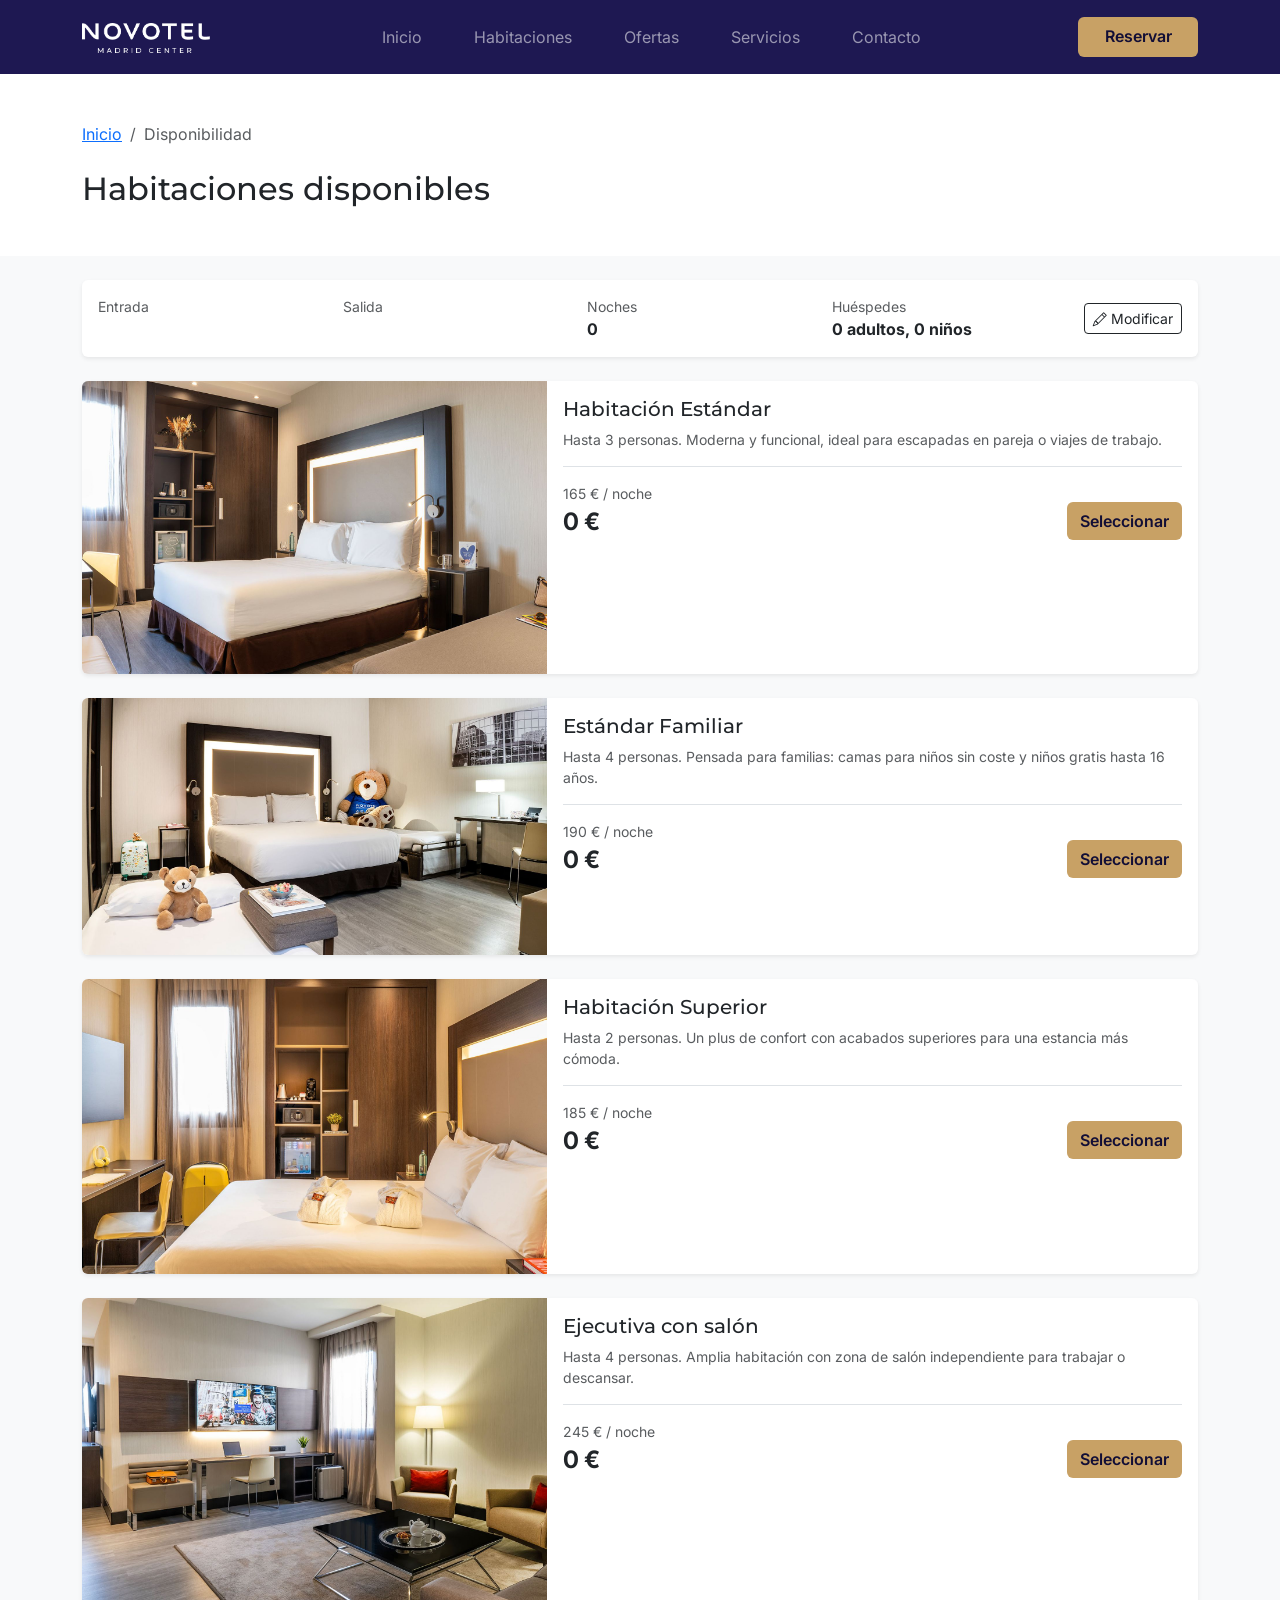
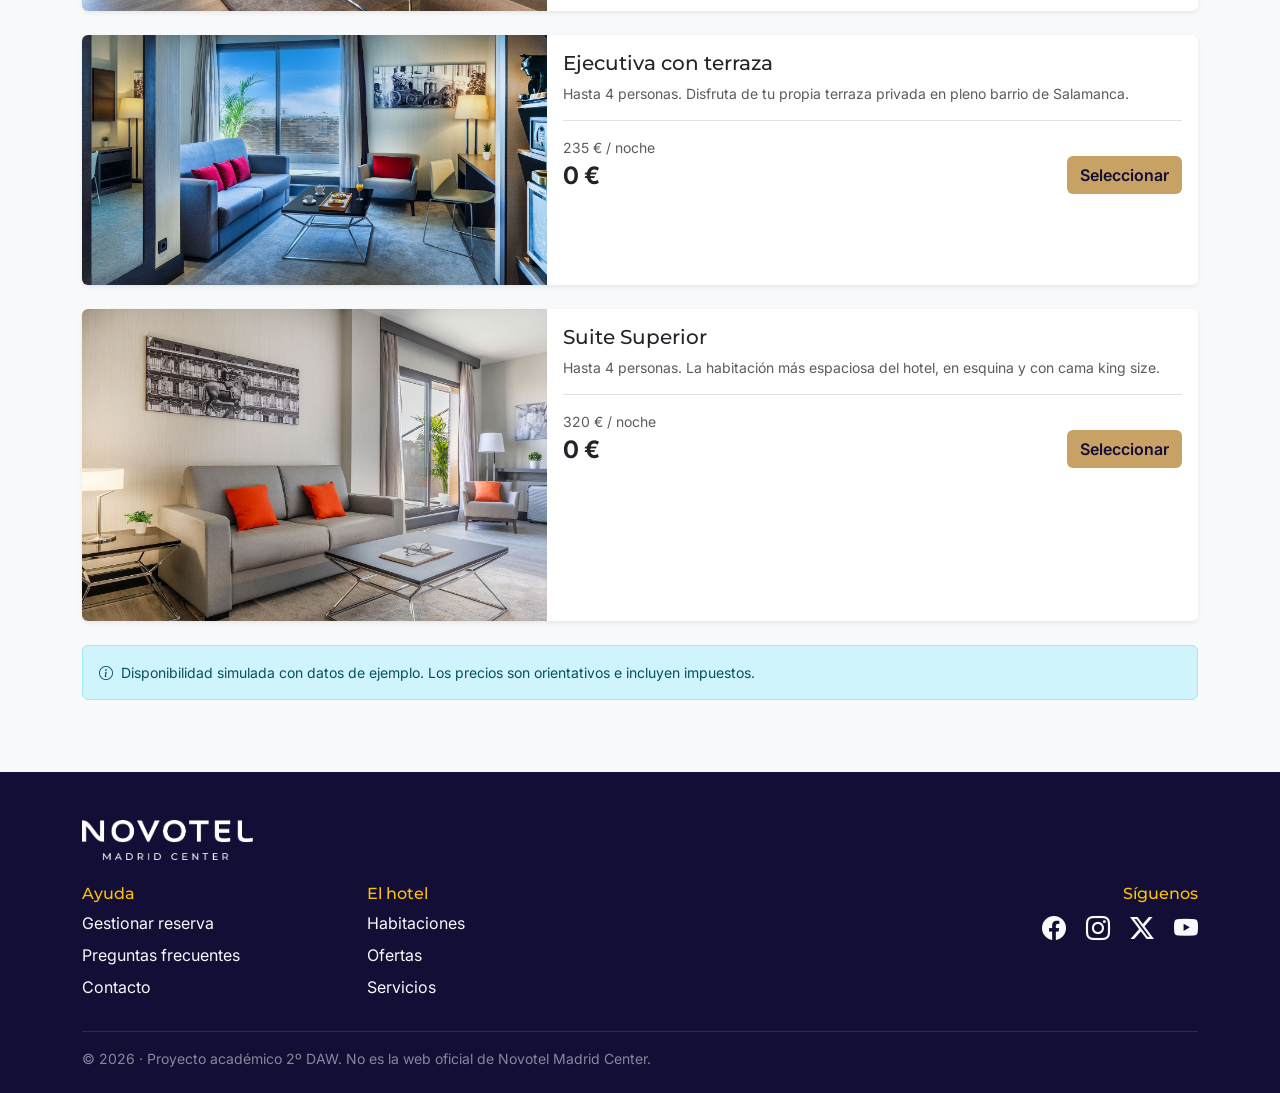
==== available-rooms.html @ 1bc8c363 "Add: Pagina NovotelMadrid" ====
<!DOCTYPE html>
<html lang="es">
<head>
  <meta charset="UTF-8">
  <meta name="viewport" content="width=device-width, initial-scale=1.0">
  <title>Disponibilidad | Novotel Madrid Center</title>
  <link rel="icon" href="img/favicon.png">
  <link href="https://fonts.googleapis.com/css2?family=Inter:wght@400;500;600&family=Montserrat:wght@500;600;700&display=swap" rel="stylesheet">
  <link href="https://cdn.jsdelivr.net/npm/bootstrap@5.3.8/dist/css/bootstrap.min.css" rel="stylesheet" integrity="sha384-sRIl4kxILFvY47J16cr9ZwB07vP4J8+LH7qKQnuqkuIAvNWLzeN8tE5YBujZqJLB" crossorigin="anonymous">
  <link href="https://cdn.jsdelivr.net/npm/bootstrap-icons@1.13.1/font/bootstrap-icons.min.css" rel="stylesheet">
  <link href="css/styles.css" rel="stylesheet">
</head>
<body class="bg-light">

  <nav class="navbar navbar-expand-lg navbar-dark bg-azul py-3 sticky-top">
    <div class="container">
      <a class="navbar-brand" href="index.html">
        <img src="img/logo-novotel-blanco.png" alt="Novotel Madrid Center" height="30">
      </a>
      <button class="navbar-toggler" type="button" data-bs-toggle="collapse" data-bs-target="#menu" aria-label="Abrir menú">
        <span class="navbar-toggler-icon"></span>
      </button>
      <div class="collapse navbar-collapse" id="menu">
        <ul class="navbar-nav mx-auto">
          <li class="nav-item"><a id="header-nav-link" class="nav-link" href="index.html">Inicio</a></li>
          <li class="nav-item"><a id="header-nav-link" class="nav-link" href="rooms.html">Habitaciones</a></li>
          <li class="nav-item"><a id="header-nav-link" class="nav-link" href="index.html#ofertas">Ofertas</a></li>
          <li class="nav-item"><a id="header-nav-link" class="nav-link" href="index.html#servicios">Servicios</a></li>
          <li class="nav-item"><a id="header-nav-link" class="nav-link" href="index.html#contacto">Contacto</a></li>
        </ul>
        <a id="reservar" href="index.html#buscador" class="btn btn-dorado">Reservar</a>
      </div>
    </div>
  </nav>

  <section class="bg-white py-5">
    <div class="container">
      <nav aria-label="breadcrumb">
        <ol class="breadcrumb small mb-4">
          <li class="breadcrumb-item"><a href="index.html">Inicio</a></li>
          <li class="breadcrumb-item active">Disponibilidad</li>
        </ol>
      </nav>
      <h1 class="h2 mb-0">Habitaciones disponibles</h1>
    </div>
  </section>

  <main class="container py-4">
    <div class="card border-0 shadow-sm p-3 mb-4">
      <div class="d-flex flex-wrap align-items-center justify-content-between gap-3">
        <div class="row row-cols-2 row-cols-md-4 g-2 flex-grow-1">
          <div class="col"><small class="text-muted d-block">Entrada</small><strong id="textoEntrada"></strong></div>
          <div class="col"><small class="text-muted d-block">Salida</small><strong id="textoSalida"></strong></div>
          <div class="col"><small class="text-muted d-block">Noches</small><strong id="textoNoches"></strong></div>
          <div class="col"><small class="text-muted d-block">Huéspedes</small><strong id="textoHuespedes"></strong></div>
        </div>
        <button class="btn btn-outline-dark btn-sm" type="button" data-bs-toggle="collapse" data-bs-target="#modificar">
          <i class="bi bi-pencil"></i> Modificar
        </button>
      </div>
      <div class="collapse" id="modificar">
        <hr>
        <form id="formBusqueda" action="available-rooms.html" method="get" class="row g-3 align-items-end" novalidate>
          <div class="col-6 col-lg-3">
            <label for="entrada" class="form-label small text-muted">Entrada</label>
            <input type="date" class="form-control" id="entrada" name="entrada" required>
          </div>
          <div class="col-6 col-lg-3">
            <label for="salida" class="form-label small text-muted">Salida</label>
            <input type="date" class="form-control" id="salida" name="salida" required>
            <div class="invalid-feedback">Tiene que ser después de la entrada.</div>
          </div>
          <div class="col-6 col-lg-2">
            <label for="adultos" class="form-label small text-muted">Adultos</label>
            <select class="form-select" id="adultos" name="adultos">
              <option>1</option>
              <option selected>2</option>
              <option>3</option>
              <option>4</option>
            </select>
          </div>
          <div class="col-6 col-lg-2">
            <label for="ninos" class="form-label small text-muted">Niños</label>
            <select class="form-select" id="ninos" name="ninos">
              <option selected>0</option>
              <option>1</option>
              <option>2</option>
            </select>
          </div>
          <div class="col-12 col-lg-2">
            <button type="submit" class="btn btn-dorado w-100">Buscar</button>
          </div>
        </form>

      </div>
    </div>

    <p class="small text-muted" id="numResultados"></p>

    <div class="row g-4">
      <div class="col-12 disponible" data-habitacion="estandar" data-personas="3" data-precio="165">
        <div class="card border-0 shadow-sm overflow-hidden">
          <div class="row g-0">
            <div class="col-md-5">
              <img src="img/habitacion-estandar.jpg" class="img-fluid w-100 h-100 foto" alt="Habitación Estándar">
            </div>
            <div class="col-md-7 card-body">
              <h2 class="h5 card-title">Habitación Estándar</h2>
              <p class="card-text small text-muted">Hasta 3 personas. Moderna y funcional, ideal para escapadas en pareja o viajes de trabajo.</p>
              <div class="d-flex justify-content-between align-items-end border-top pt-3">
                <div>
                  <small class="text-muted d-block">165 € / noche</small>
                  <span class="fs-4 fw-bold total"></span>
                </div>
                <a href="#" class="btn btn-dorado">Seleccionar</a>
              </div>
            </div>
          </div>
        </div>
      </div>
      <div class="col-12 disponible" data-habitacion="familiar" data-personas="4" data-precio="190">
        <div class="card border-0 shadow-sm overflow-hidden">
          <div class="row g-0">
            <div class="col-md-5">
              <img src="img/habitacion-familiar.jpg" class="img-fluid w-100 h-100 foto" alt="Estándar Familiar">
            </div>
            <div class="col-md-7 card-body">
              <h2 class="h5 card-title">Estándar Familiar</h2>
              <p class="card-text small text-muted">Hasta 4 personas. Pensada para familias: camas para niños sin coste y niños gratis hasta 16 años.</p>
              <div class="d-flex justify-content-between align-items-end border-top pt-3">
                <div>
                  <small class="text-muted d-block">190 € / noche</small>
                  <span class="fs-4 fw-bold total"></span>
                </div>
                <a href="#" class="btn btn-dorado">Seleccionar</a>
              </div>
            </div>
          </div>
        </div>
      </div>
      <div class="col-12 disponible" data-habitacion="superior" data-personas="2" data-precio="185">
        <div class="card border-0 shadow-sm overflow-hidden">
          <div class="row g-0">
            <div class="col-md-5">
              <img src="img/habitacion-superior.jpg" class="img-fluid w-100 h-100 foto" alt="Habitación Superior">
            </div>
            <div class="col-md-7 card-body">
              <h2 class="h5 card-title">Habitación Superior</h2>
              <p class="card-text small text-muted">Hasta 2 personas. Un plus de confort con acabados superiores para una estancia más cómoda.</p>
              <div class="d-flex justify-content-between align-items-end border-top pt-3">
                <div>
                  <small class="text-muted d-block">185 € / noche</small>
                  <span class="fs-4 fw-bold total"></span>
                </div>
                <a href="#" class="btn btn-dorado">Seleccionar</a>
              </div>
            </div>
          </div>
        </div>
      </div>
      <div class="col-12 disponible" data-habitacion="ejecutiva-salon" data-personas="4" data-precio="245">
        <div class="card border-0 shadow-sm overflow-hidden">
          <div class="row g-0">
            <div class="col-md-5">
              <img src="img/ejecutiva-salon.jpg" class="img-fluid w-100 h-100 foto" alt="Ejecutiva con salón">
            </div>
            <div class="col-md-7 card-body">
              <h2 class="h5 card-title">Ejecutiva con salón</h2>
              <p class="card-text small text-muted">Hasta 4 personas. Amplia habitación con zona de salón independiente para trabajar o descansar.</p>
              <div class="d-flex justify-content-between align-items-end border-top pt-3">
                <div>
                  <small class="text-muted d-block">245 € / noche</small>
                  <span class="fs-4 fw-bold total"></span>
                </div>
                <a href="#" class="btn btn-dorado">Seleccionar</a>
              </div>
            </div>
          </div>
        </div>
      </div>
      <div class="col-12 disponible" data-habitacion="ejecutiva-terraza" data-personas="4" data-precio="235">
        <div class="card border-0 shadow-sm overflow-hidden">
          <div class="row g-0">
            <div class="col-md-5">
              <img src="img/ejecutiva-terraza.jpg" class="img-fluid w-100 h-100 foto" alt="Ejecutiva con terraza">
            </div>
            <div class="col-md-7 card-body">
              <h2 class="h5 card-title">Ejecutiva con terraza</h2>
              <p class="card-text small text-muted">Hasta 4 personas. Disfruta de tu propia terraza privada en pleno barrio de Salamanca.</p>
              <div class="d-flex justify-content-between align-items-end border-top pt-3">
                <div>
                  <small class="text-muted d-block">235 € / noche</small>
                  <span class="fs-4 fw-bold total"></span>
                </div>
                <a href="#" class="btn btn-dorado">Seleccionar</a>
              </div>
            </div>
          </div>
        </div>
      </div>
      <div class="col-12 disponible" data-habitacion="suite" data-personas="4" data-precio="320">
        <div class="card border-0 shadow-sm overflow-hidden">
          <div class="row g-0">
            <div class="col-md-5">
              <img src="img/suite-superior.jpg" class="img-fluid w-100 h-100 foto" alt="Suite Superior">
            </div>
            <div class="col-md-7 card-body">
              <h2 class="h5 card-title">Suite Superior</h2>
              <p class="card-text small text-muted">Hasta 4 personas. La habitación más espaciosa del hotel, en esquina y con cama king size.</p>
              <div class="d-flex justify-content-between align-items-end border-top pt-3">
                <div>
                  <small class="text-muted d-block">320 € / noche</small>
                  <span class="fs-4 fw-bold total"></span>
                </div>
                <a href="#" class="btn btn-dorado">Seleccionar</a>
              </div>
            </div>
          </div>
        </div>
      </div>
    </div>

    <div class="alert alert-info small mt-4 mb-5">
      <i class="bi bi-info-circle me-1"></i> Disponibilidad simulada con datos de ejemplo. Los precios son orientativos e incluyen impuestos.
    </div>
  </main>

  <footer class="bg-azul-oscuro text-white-50 pt-5 pb-4">
    <div class="container">
      <img src="img/logo-novotel-blanco.png" alt="Novotel Madrid Center" height="40" class="mb-4">
      <div class="row g-4">
        <div class="col-6 col-md-3">
          <h2 class="h6 text-warning">Ayuda</h2>
          <ul class="list-unstyled">
            <li id="footer-link" class="mb-2"><a href="index.html#buscador" class="link-light text-decoration-none">Gestionar reserva</a></li>
            <li id="footer-link" class="mb-2"><a href="index.html#contacto" class="link-light text-decoration-none">Preguntas frecuentes</a></li>
            <li id="footer-link" class="mb-2"><a href="index.html#contacto" class="link-light text-decoration-none">Contacto</a></li>
          </ul>
        </div>
        <div class="col-6 col-md-3">
          <h2 class="h6 text-warning">El hotel</h2>
          <ul class="list-unstyled">
            <li id="footer-link" class="mb-2"><a href="rooms.html" class="link-light text-decoration-none">Habitaciones</a></li>
            <li id="footer-link" class="mb-2"><a href="index.html#ofertas" class="link-light text-decoration-none">Ofertas</a></li>
            <li id="footer-link" class="mb-2"><a href="index.html#servicios" class="link-light text-decoration-none">Servicios</a></li>
          </ul>
        </div>
        <div class="col-md-6 text-md-end">
          <h2 class="h6 text-warning">Síguenos</h2>
          <a id="rrss" href="https://www.facebook.com/NovotelMCenter/" target="_blank" class="link-light fs-4 me-3" aria-label="Facebook"><i class="bi bi-facebook"></i></a>
          <a id="rrss" href="https://www.instagram.com/novotelmcenter/" target="_blank" class="link-light fs-4 me-3" aria-label="Instagram"><i class="bi bi-instagram"></i></a>
          <a id="rrss" href="https://x.com/novotelmcenter?lang=es" target="_blank" class="link-light fs-4 me-3" aria-label="X"><i class="bi bi-twitter-x"></i></a>
          <a id="rrss" href="https://www.youtube.com/channel/UCDqbWLSPRt5mQQGbAMGRGoQ" target="_blank" class="link-light fs-4" aria-label="YouTube"><i class="bi bi-youtube"></i></a>
        </div>
      </div>
      <hr>
      <p class="small mb-0">© 2026 · Proyecto académico 2º DAW. No es la web oficial de Novotel Madrid Center.</p>
    </div>
  </footer>

  <script src="https://cdn.jsdelivr.net/npm/bootstrap@5.3.8/dist/js/bootstrap.bundle.min.js" integrity="sha384-FKyoEForCGlyvwx9Hj09JcYn3nv7wiPVlz7YYwJrWVcXK/BmnVDxM+D2scQbITxI" crossorigin="anonymous"></script>
  <script src="js/main.js"></script>
</body>
</html>
---- css/styles.css ----
button:hover,
a:hover {
  transition: all 0.1s;
}

body {
  font-family: "Inter", sans-serif;
}

h1,
h2,
h3,
h4,
h5 {
  font-family: "Montserrat", sans-serif;
}

.bg-azul {
  background-color: #1E1852;
}

.bg-azul-oscuro {
  background-color: #120E36;
}

.text-dorado {
  color: #8C6A2F;
}

.btn-dorado {
  background-color: #C8A165;
  color: #120E36;
  font-weight: 600;
}

.btn-dorado:hover {
  background-color: #B88F52;
  color: #120E36;
}

.nav-pills .nav-link.active {
  background-color: #1E1852;
}

.foto {
  height: 200px;
  object-fit: cover;
}

.foto-hero {
  height: 480px;
  object-fit: cover;
}

#menu ul {
  gap: 36px;
}

#reservar {
  width: 120px;
  height: 40px;
}

#header-nav-link:not(.active):hover {
  border-bottom: 2px solid white;
}

#btnHabitaciones {
  width: 100%;
}

#hotel-section,
#seleccion {
  letter-spacing: 6px;
}

#rrss:hover,
#footer-link a:hover,
li:has(> #rooms-nav-link:not(.active):hover) {
  opacity: 60%;
}

#rooms-nav-link:not(.active) {
  color: black;
}

@media screen and (max-width: 992px) {
  .navbar-nav {
    padding-top: 36px;
    padding-bottom: 36px;
  }

  #reservar {
    width: 100%;
    margin-bottom: 12px;
  }
}
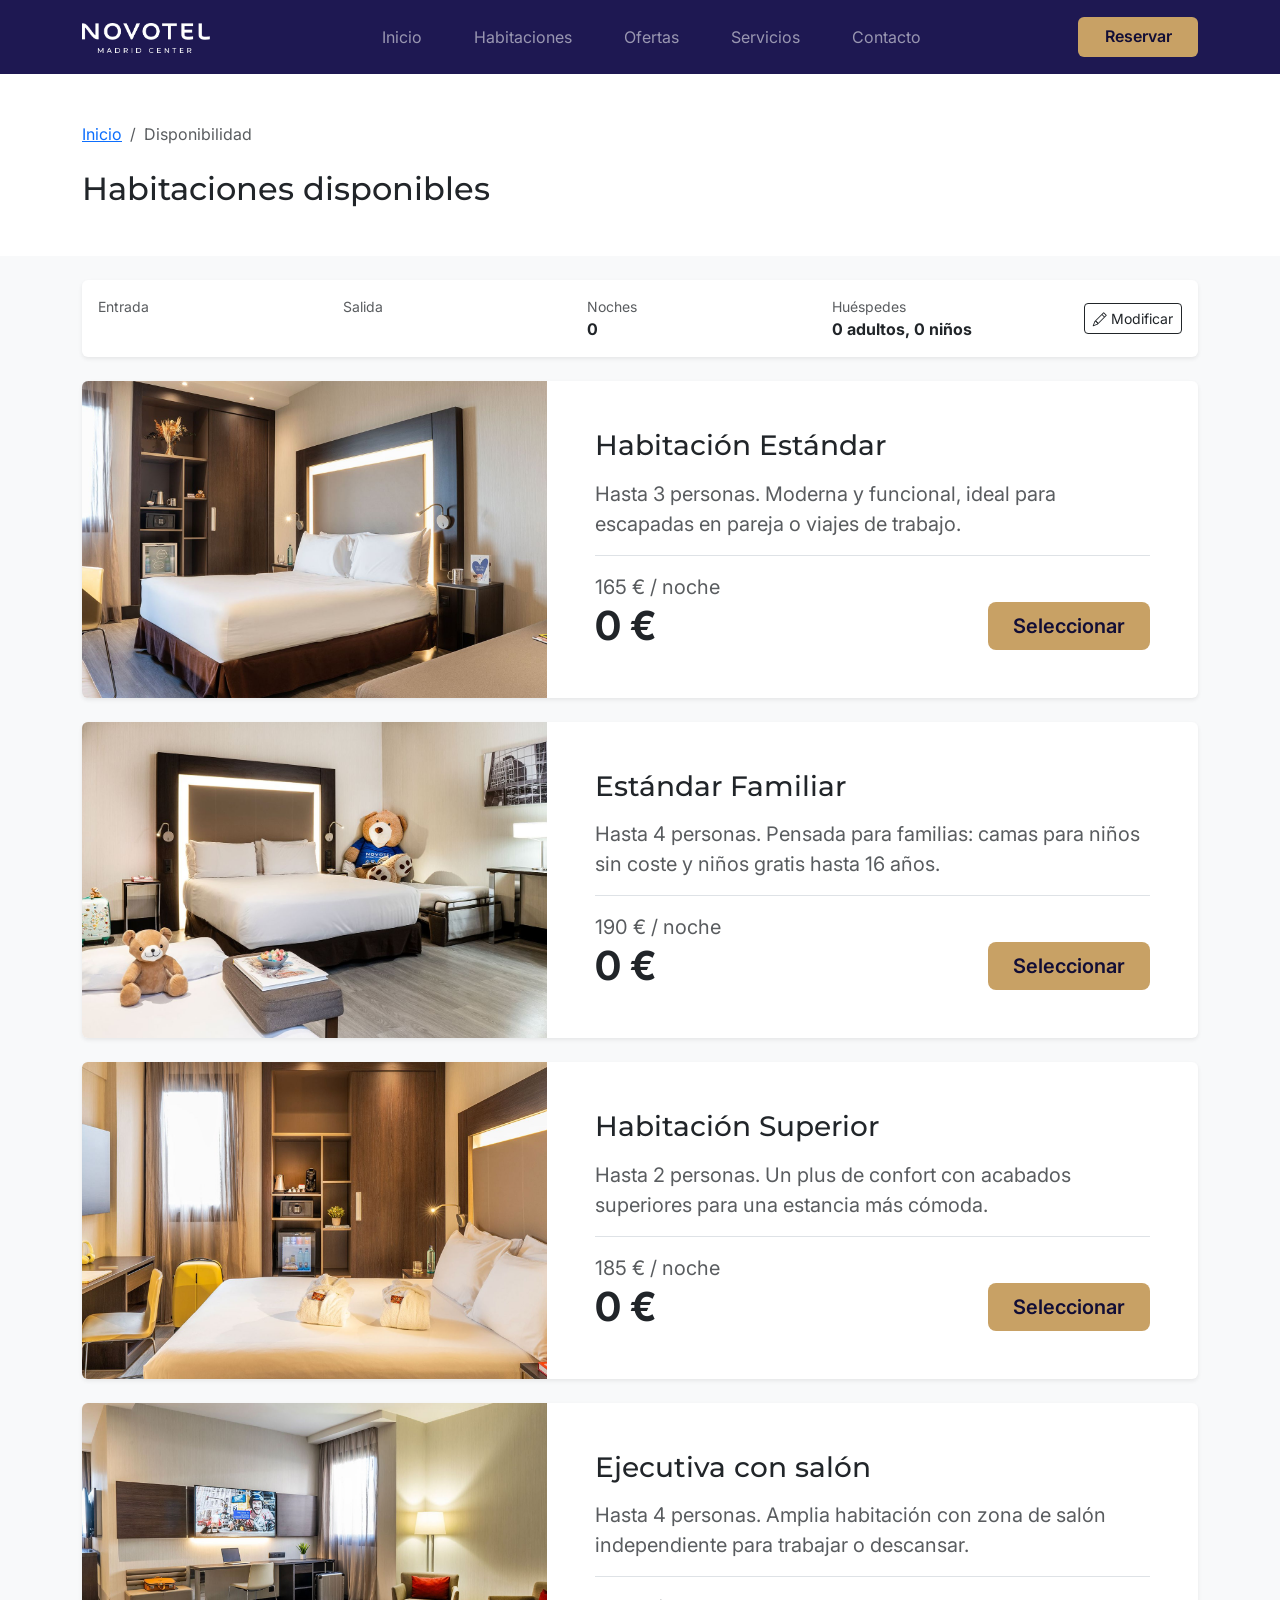
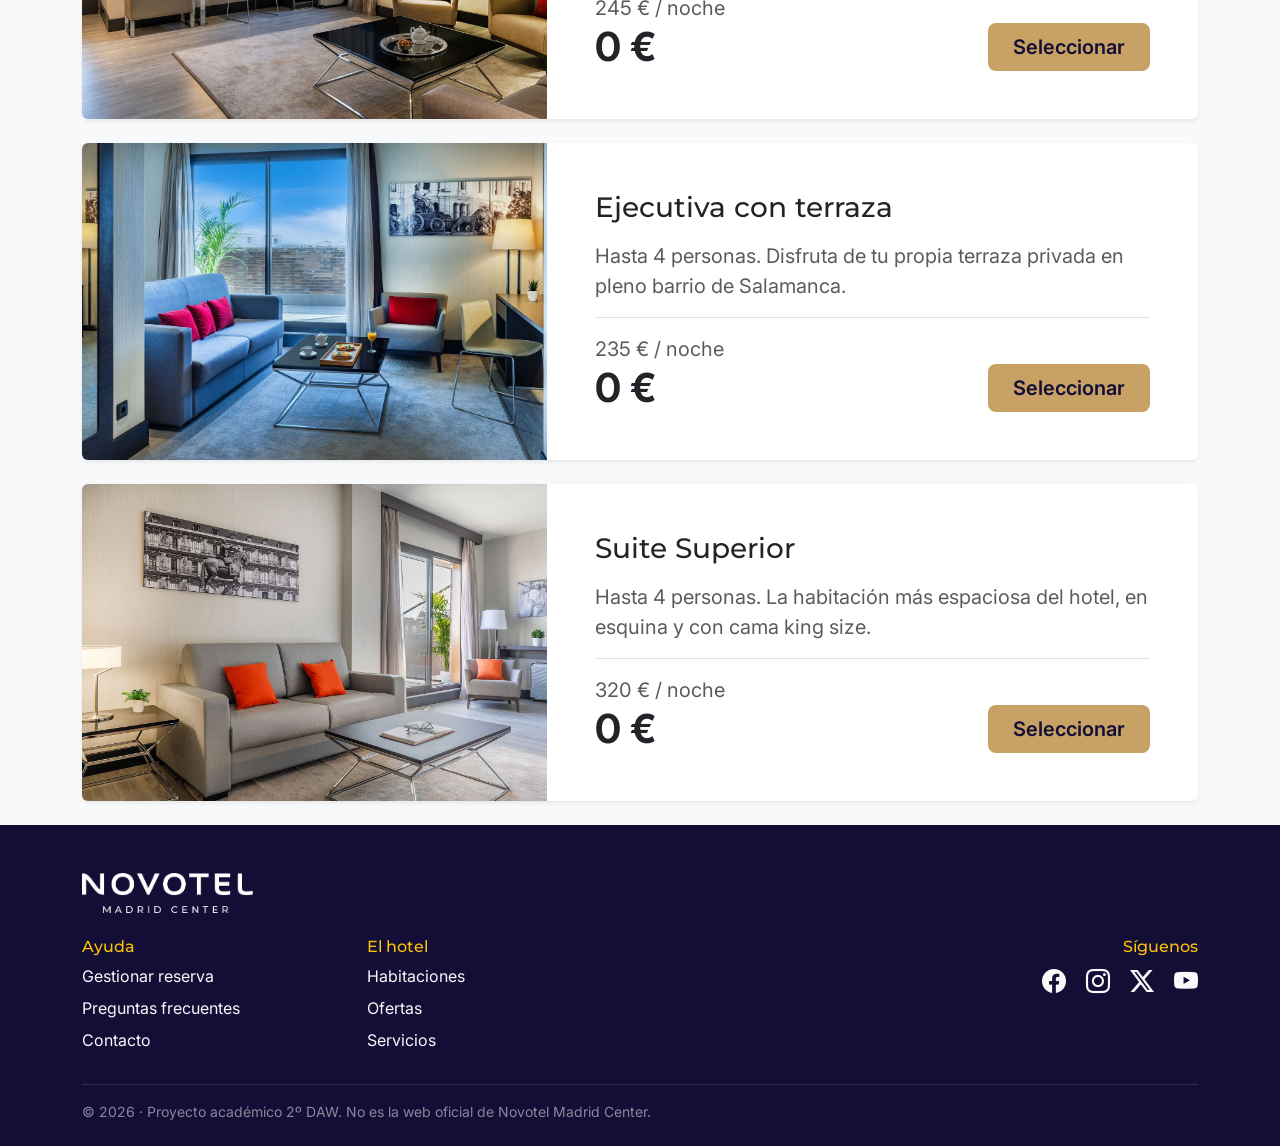
==== commit 2767483f: "Fix: Cambiar tamaño de la fuente en las cards de las habitaciones" ====
--- a/available-rooms.html
+++ b/available-rooms.html
@@ -1,15 +1,20 @@
 <!DOCTYPE html>
 <html lang="es">
+
 <head>
   <meta charset="UTF-8">
   <meta name="viewport" content="width=device-width, initial-scale=1.0">
   <title>Disponibilidad | Novotel Madrid Center</title>
   <link rel="icon" href="img/favicon.png">
-  <link href="https://fonts.googleapis.com/css2?family=Inter:wght@400;500;600&family=Montserrat:wght@500;600;700&display=swap" rel="stylesheet">
-  <link href="https://cdn.jsdelivr.net/npm/bootstrap@5.3.8/dist/css/bootstrap.min.css" rel="stylesheet" integrity="sha384-sRIl4kxILFvY47J16cr9ZwB07vP4J8+LH7qKQnuqkuIAvNWLzeN8tE5YBujZqJLB" crossorigin="anonymous">
+  <link
+    href="https://fonts.googleapis.com/css2?family=Inter:wght@400;500;600&family=Montserrat:wght@500;600;700&display=swap"
+    rel="stylesheet">
+  <link href="https://cdn.jsdelivr.net/npm/bootstrap@5.3.8/dist/css/bootstrap.min.css" rel="stylesheet"
+    integrity="sha384-sRIl4kxILFvY47J16cr9ZwB07vP4J8+LH7qKQnuqkuIAvNWLzeN8tE5YBujZqJLB" crossorigin="anonymous">
   <link href="https://cdn.jsdelivr.net/npm/bootstrap-icons@1.13.1/font/bootstrap-icons.min.css" rel="stylesheet">
   <link href="css/styles.css" rel="stylesheet">
 </head>
+
 <body class="bg-light">
 
   <nav class="navbar navbar-expand-lg navbar-dark bg-azul py-3 sticky-top">
@@ -17,7 +22,8 @@
       <a class="navbar-brand" href="index.html">
         <img src="img/logo-novotel-blanco.png" alt="Novotel Madrid Center" height="30">
       </a>
-      <button class="navbar-toggler" type="button" data-bs-toggle="collapse" data-bs-target="#menu" aria-label="Abrir menú">
+      <button class="navbar-toggler" type="button" data-bs-toggle="collapse" data-bs-target="#menu"
+        aria-label="Abrir menú">
         <span class="navbar-toggler-icon"></span>
       </button>
       <div class="collapse navbar-collapse" id="menu">
@@ -52,7 +58,8 @@
           <div class="col"><small class="text-muted d-block">Entrada</small><strong id="textoEntrada"></strong></div>
           <div class="col"><small class="text-muted d-block">Salida</small><strong id="textoSalida"></strong></div>
           <div class="col"><small class="text-muted d-block">Noches</small><strong id="textoNoches"></strong></div>
-          <div class="col"><small class="text-muted d-block">Huéspedes</small><strong id="textoHuespedes"></strong></div>
+          <div class="col"><small class="text-muted d-block">Huéspedes</small><strong id="textoHuespedes"></strong>
+          </div>
         </div>
         <button class="btn btn-outline-dark btn-sm" type="button" data-bs-toggle="collapse" data-bs-target="#modificar">
           <i class="bi bi-pencil"></i> Modificar
@@ -98,41 +105,45 @@
     <p class="small text-muted" id="numResultados"></p>
 
     <div class="row g-4">
+
       <div class="col-12 disponible" data-habitacion="estandar" data-personas="3" data-precio="165">
         <div class="card border-0 shadow-sm overflow-hidden">
           <div class="row g-0">
             <div class="col-md-5">
               <img src="img/habitacion-estandar.jpg" class="img-fluid w-100 h-100 foto" alt="Habitación Estándar">
             </div>
-            <div class="col-md-7 card-body">
-              <h2 class="h5 card-title">Habitación Estándar</h2>
-              <p class="card-text small text-muted">Hasta 3 personas. Moderna y funcional, ideal para escapadas en pareja o viajes de trabajo.</p>
-              <div class="d-flex justify-content-between align-items-end border-top pt-3">
-                <div>
-                  <small class="text-muted d-block">165 € / noche</small>
-                  <span class="fs-4 fw-bold total"></span>
-                </div>
-                <a href="#" class="btn btn-dorado">Seleccionar</a>
-              </div>
-            </div>
-          </div>
-        </div>
-      </div>
+            <div class="col-md-7 card-body p-4 p-lg-5 d-flex flex-column justify-content-center">
+              <h2 class="h3 card-title mb-3">Habitación Estándar</h2>
+              <p class="card-text fs-5 text-muted">Hasta 3 personas. Moderna y funcional, ideal para escapadas en
+                pareja o viajes de trabajo.</p>
+              <div class="d-flex justify-content-between align-items-end border-top pt-3">
+                <div>
+                  <span class="text-muted d-block fs-5">165 € / noche</span>
+                  <span class="display-6 fw-bold total"></span>
+                </div>
+                <a href="#" class="btn btn-dorado btn-lg px-4">Seleccionar</a>
+              </div>
+            </div>
+          </div>
+        </div>
+      </div>
+
       <div class="col-12 disponible" data-habitacion="familiar" data-personas="4" data-precio="190">
         <div class="card border-0 shadow-sm overflow-hidden">
           <div class="row g-0">
             <div class="col-md-5">
               <img src="img/habitacion-familiar.jpg" class="img-fluid w-100 h-100 foto" alt="Estándar Familiar">
             </div>
-            <div class="col-md-7 card-body">
-              <h2 class="h5 card-title">Estándar Familiar</h2>
-              <p class="card-text small text-muted">Hasta 4 personas. Pensada para familias: camas para niños sin coste y niños gratis hasta 16 años.</p>
-              <div class="d-flex justify-content-between align-items-end border-top pt-3">
-                <div>
-                  <small class="text-muted d-block">190 € / noche</small>
-                  <span class="fs-4 fw-bold total"></span>
-                </div>
-                <a href="#" class="btn btn-dorado">Seleccionar</a>
+            <div class="col-md-7 card-body p-4 p-lg-5 d-flex flex-column justify-content-center">
+              <h2 class="h3 card-title mb-3">Estándar Familiar</h2>
+              <p class="card-text fs-5 text-muted">Hasta 4 personas. Pensada para familias: camas para niños sin coste
+                y niños gratis hasta 16 años.</p>
+              <div class="d-flex justify-content-between align-items-end border-top pt-3">
+                <div>
+                  <span class="text-muted d-block fs-5">190 € / noche</span>
+                  <span class="display-6 fw-bold total"></span>
+                </div>
+                <a href="#" class="btn btn-dorado btn-lg px-4">Seleccionar</a>
               </div>
             </div>
           </div>
@@ -144,15 +155,16 @@
             <div class="col-md-5">
               <img src="img/habitacion-superior.jpg" class="img-fluid w-100 h-100 foto" alt="Habitación Superior">
             </div>
-            <div class="col-md-7 card-body">
-              <h2 class="h5 card-title">Habitación Superior</h2>
-              <p class="card-text small text-muted">Hasta 2 personas. Un plus de confort con acabados superiores para una estancia más cómoda.</p>
-              <div class="d-flex justify-content-between align-items-end border-top pt-3">
-                <div>
-                  <small class="text-muted d-block">185 € / noche</small>
-                  <span class="fs-4 fw-bold total"></span>
-                </div>
-                <a href="#" class="btn btn-dorado">Seleccionar</a>
+            <div class="col-md-7 card-body p-4 p-lg-5 d-flex flex-column justify-content-center">
+              <h2 class="h3 card-title mb-3">Habitación Superior</h2>
+              <p class="card-text fs-5 text-muted">Hasta 2 personas. Un plus de confort con acabados superiores para
+                una estancia más cómoda.</p>
+              <div class="d-flex justify-content-between align-items-end border-top pt-3">
+                <div>
+                  <span class="text-muted d-block fs-5">185 € / noche</span>
+                  <span class="display-6 fw-bold total"></span>
+                </div>
+                <a href="#" class="btn btn-dorado btn-lg px-4">Seleccionar</a>
               </div>
             </div>
           </div>
@@ -164,15 +176,16 @@
             <div class="col-md-5">
               <img src="img/ejecutiva-salon.jpg" class="img-fluid w-100 h-100 foto" alt="Ejecutiva con salón">
             </div>
-            <div class="col-md-7 card-body">
-              <h2 class="h5 card-title">Ejecutiva con salón</h2>
-              <p class="card-text small text-muted">Hasta 4 personas. Amplia habitación con zona de salón independiente para trabajar o descansar.</p>
-              <div class="d-flex justify-content-between align-items-end border-top pt-3">
-                <div>
-                  <small class="text-muted d-block">245 € / noche</small>
-                  <span class="fs-4 fw-bold total"></span>
-                </div>
-                <a href="#" class="btn btn-dorado">Seleccionar</a>
+            <div class="col-md-7 card-body p-4 p-lg-5 d-flex flex-column justify-content-center">
+              <h2 class="h3 card-title mb-3">Ejecutiva con salón</h2>
+              <p class="card-text fs-5 text-muted">Hasta 4 personas. Amplia habitación con zona de salón independiente
+                para trabajar o descansar.</p>
+              <div class="d-flex justify-content-between align-items-end border-top pt-3">
+                <div>
+                  <span class="text-muted d-block fs-5">245 € / noche</span>
+                  <span class="display-6 fw-bold total"></span>
+                </div>
+                <a href="#" class="btn btn-dorado btn-lg px-4">Seleccionar</a>
               </div>
             </div>
           </div>
@@ -184,15 +197,16 @@
             <div class="col-md-5">
               <img src="img/ejecutiva-terraza.jpg" class="img-fluid w-100 h-100 foto" alt="Ejecutiva con terraza">
             </div>
-            <div class="col-md-7 card-body">
-              <h2 class="h5 card-title">Ejecutiva con terraza</h2>
-              <p class="card-text small text-muted">Hasta 4 personas. Disfruta de tu propia terraza privada en pleno barrio de Salamanca.</p>
-              <div class="d-flex justify-content-between align-items-end border-top pt-3">
-                <div>
-                  <small class="text-muted d-block">235 € / noche</small>
-                  <span class="fs-4 fw-bold total"></span>
-                </div>
-                <a href="#" class="btn btn-dorado">Seleccionar</a>
+            <div class="col-md-7 card-body p-4 p-lg-5 d-flex flex-column justify-content-center">
+              <h2 class="h3 card-title mb-3">Ejecutiva con terraza</h2>
+              <p class="card-text fs-5 text-muted">Hasta 4 personas. Disfruta de tu propia terraza privada en pleno
+                barrio de Salamanca.</p>
+              <div class="d-flex justify-content-between align-items-end border-top pt-3">
+                <div>
+                  <span class="text-muted d-block fs-5">235 € / noche</span>
+                  <span class="display-6 fw-bold total"></span>
+                </div>
+                <a href="#" class="btn btn-dorado btn-lg px-4">Seleccionar</a>
               </div>
             </div>
           </div>
@@ -204,24 +218,21 @@
             <div class="col-md-5">
               <img src="img/suite-superior.jpg" class="img-fluid w-100 h-100 foto" alt="Suite Superior">
             </div>
-            <div class="col-md-7 card-body">
-              <h2 class="h5 card-title">Suite Superior</h2>
-              <p class="card-text small text-muted">Hasta 4 personas. La habitación más espaciosa del hotel, en esquina y con cama king size.</p>
-              <div class="d-flex justify-content-between align-items-end border-top pt-3">
-                <div>
-                  <small class="text-muted d-block">320 € / noche</small>
-                  <span class="fs-4 fw-bold total"></span>
-                </div>
-                <a href="#" class="btn btn-dorado">Seleccionar</a>
-              </div>
-            </div>
-          </div>
-        </div>
-      </div>
-    </div>
-
-    <div class="alert alert-info small mt-4 mb-5">
-      <i class="bi bi-info-circle me-1"></i> Disponibilidad simulada con datos de ejemplo. Los precios son orientativos e incluyen impuestos.
+            <div class="col-md-7 card-body p-4 p-lg-5 d-flex flex-column justify-content-center">
+              <h2 class="h3 card-title mb-3">Suite Superior</h2>
+              <p class="card-text fs-5 text-muted">Hasta 4 personas. La habitación más espaciosa del hotel, en esquina
+                y con cama king size.</p>
+              <div class="d-flex justify-content-between align-items-end border-top pt-3">
+                <div>
+                  <span class="text-muted d-block fs-5">320 € / noche</span>
+                  <span class="display-6 fw-bold total"></span>
+                </div>
+                <a href="#" class="btn btn-dorado btn-lg px-4">Seleccionar</a>
+              </div>
+            </div>
+          </div>
+        </div>
+      </div>
     </div>
   </main>
 
@@ -232,25 +243,35 @@
         <div class="col-6 col-md-3">
           <h2 class="h6 text-warning">Ayuda</h2>
           <ul class="list-unstyled">
-            <li id="footer-link" class="mb-2"><a href="index.html#buscador" class="link-light text-decoration-none">Gestionar reserva</a></li>
-            <li id="footer-link" class="mb-2"><a href="index.html#contacto" class="link-light text-decoration-none">Preguntas frecuentes</a></li>
-            <li id="footer-link" class="mb-2"><a href="index.html#contacto" class="link-light text-decoration-none">Contacto</a></li>
+            <li id="footer-link" class="mb-2"><a href="index.html#buscador"
+                class="link-light text-decoration-none">Gestionar reserva</a></li>
+            <li id="footer-link" class="mb-2"><a href="index.html#contacto"
+                class="link-light text-decoration-none">Preguntas frecuentes</a></li>
+            <li id="footer-link" class="mb-2"><a href="index.html#contacto"
+                class="link-light text-decoration-none">Contacto</a></li>
           </ul>
         </div>
         <div class="col-6 col-md-3">
           <h2 class="h6 text-warning">El hotel</h2>
           <ul class="list-unstyled">
-            <li id="footer-link" class="mb-2"><a href="rooms.html" class="link-light text-decoration-none">Habitaciones</a></li>
-            <li id="footer-link" class="mb-2"><a href="index.html#ofertas" class="link-light text-decoration-none">Ofertas</a></li>
-            <li id="footer-link" class="mb-2"><a href="index.html#servicios" class="link-light text-decoration-none">Servicios</a></li>
+            <li id="footer-link" class="mb-2"><a href="rooms.html"
+                class="link-light text-decoration-none">Habitaciones</a></li>
+            <li id="footer-link" class="mb-2"><a href="index.html#ofertas"
+                class="link-light text-decoration-none">Ofertas</a></li>
+            <li id="footer-link" class="mb-2"><a href="index.html#servicios"
+                class="link-light text-decoration-none">Servicios</a></li>
           </ul>
         </div>
         <div class="col-md-6 text-md-end">
           <h2 class="h6 text-warning">Síguenos</h2>
-          <a id="rrss" href="https://www.facebook.com/NovotelMCenter/" target="_blank" class="link-light fs-4 me-3" aria-label="Facebook"><i class="bi bi-facebook"></i></a>
-          <a id="rrss" href="https://www.instagram.com/novotelmcenter/" target="_blank" class="link-light fs-4 me-3" aria-label="Instagram"><i class="bi bi-instagram"></i></a>
-          <a id="rrss" href="https://x.com/novotelmcenter?lang=es" target="_blank" class="link-light fs-4 me-3" aria-label="X"><i class="bi bi-twitter-x"></i></a>
-          <a id="rrss" href="https://www.youtube.com/channel/UCDqbWLSPRt5mQQGbAMGRGoQ" target="_blank" class="link-light fs-4" aria-label="YouTube"><i class="bi bi-youtube"></i></a>
+          <a id="rrss" href="https://www.facebook.com/NovotelMCenter/" target="_blank" class="link-light fs-4 me-3"
+            aria-label="Facebook"><i class="bi bi-facebook"></i></a>
+          <a id="rrss" href="https://www.instagram.com/novotelmcenter/" target="_blank" class="link-light fs-4 me-3"
+            aria-label="Instagram"><i class="bi bi-instagram"></i></a>
+          <a id="rrss" href="https://x.com/novotelmcenter?lang=es" target="_blank" class="link-light fs-4 me-3"
+            aria-label="X"><i class="bi bi-twitter-x"></i></a>
+          <a id="rrss" href="https://www.youtube.com/channel/UCDqbWLSPRt5mQQGbAMGRGoQ" target="_blank"
+            class="link-light fs-4" aria-label="YouTube"><i class="bi bi-youtube"></i></a>
         </div>
       </div>
       <hr>
@@ -258,7 +279,10 @@
     </div>
   </footer>
 
-  <script src="https://cdn.jsdelivr.net/npm/bootstrap@5.3.8/dist/js/bootstrap.bundle.min.js" integrity="sha384-FKyoEForCGlyvwx9Hj09JcYn3nv7wiPVlz7YYwJrWVcXK/BmnVDxM+D2scQbITxI" crossorigin="anonymous"></script>
+  <script src="https://cdn.jsdelivr.net/npm/bootstrap@5.3.8/dist/js/bootstrap.bundle.min.js"
+    integrity="sha384-FKyoEForCGlyvwx9Hj09JcYn3nv7wiPVlz7YYwJrWVcXK/BmnVDxM+D2scQbITxI"
+    crossorigin="anonymous"></script>
   <script src="js/main.js"></script>
 </body>
-</html>
+
+</html>
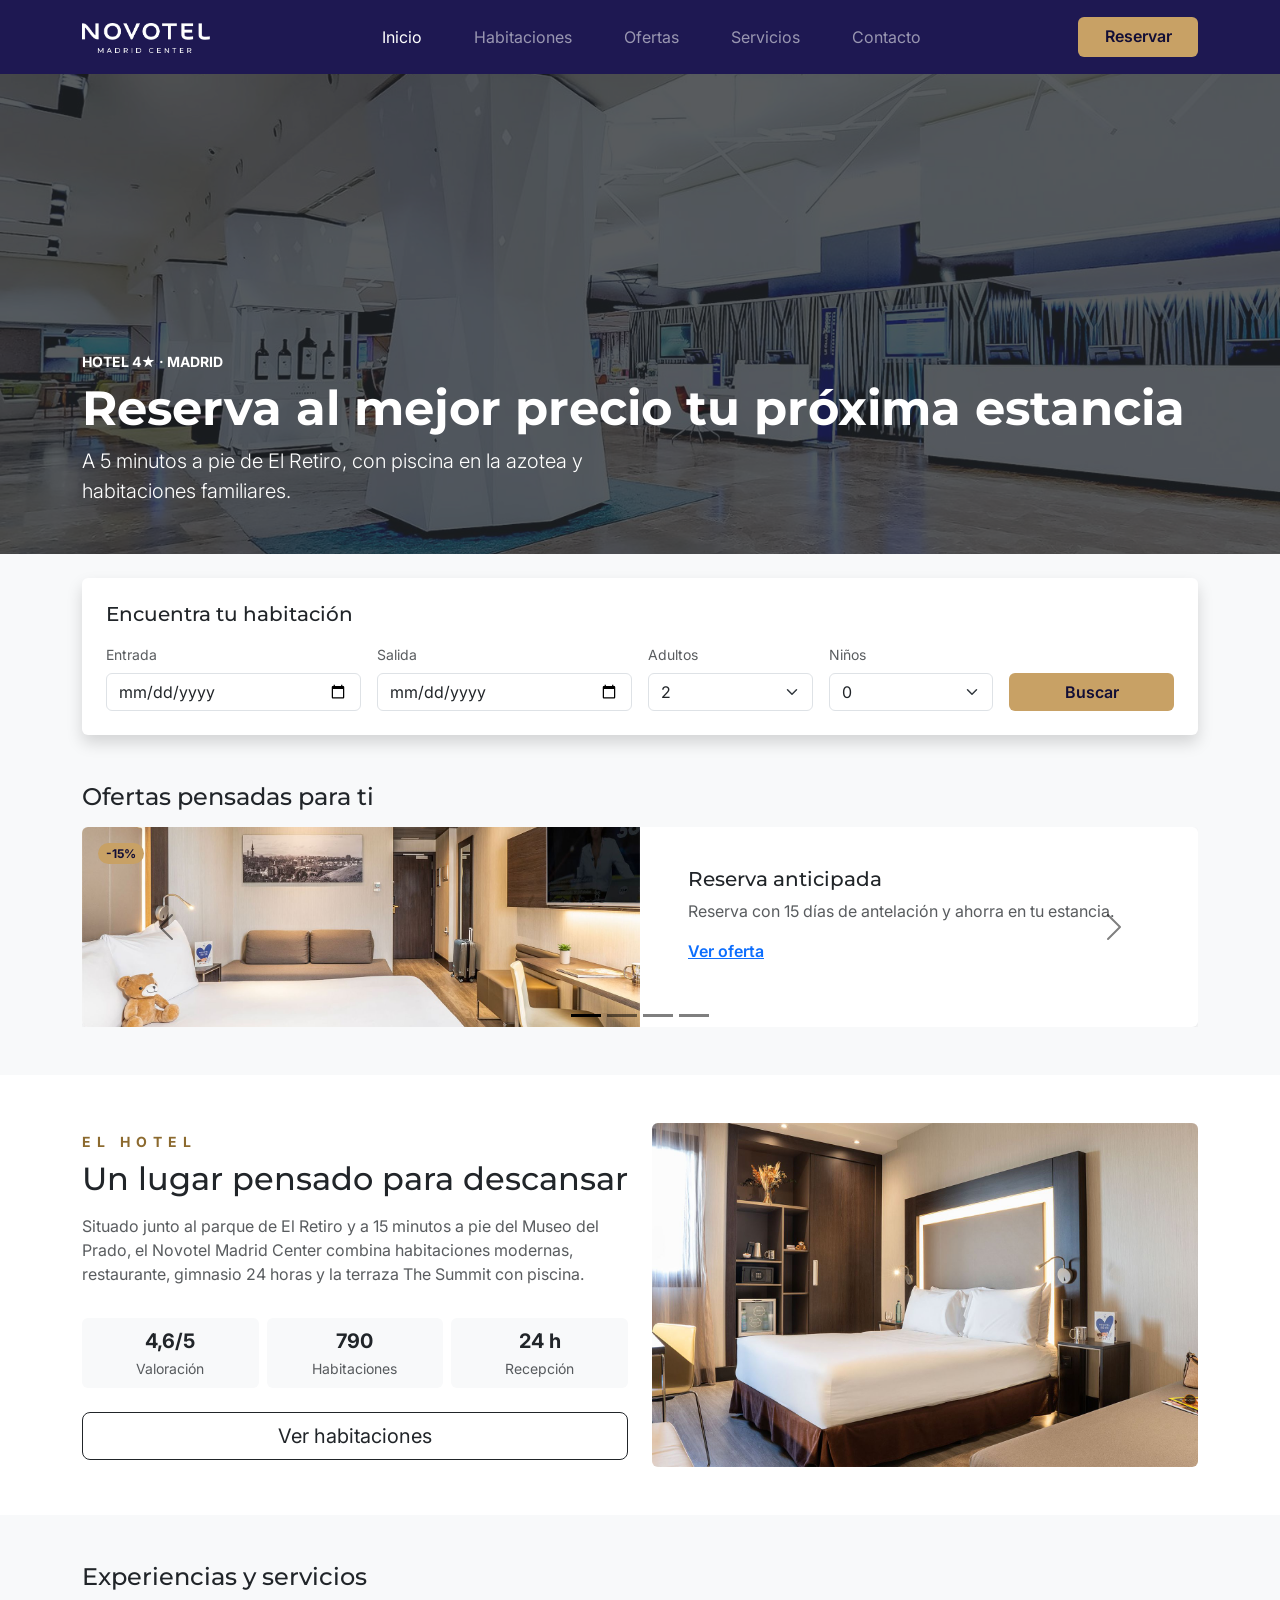
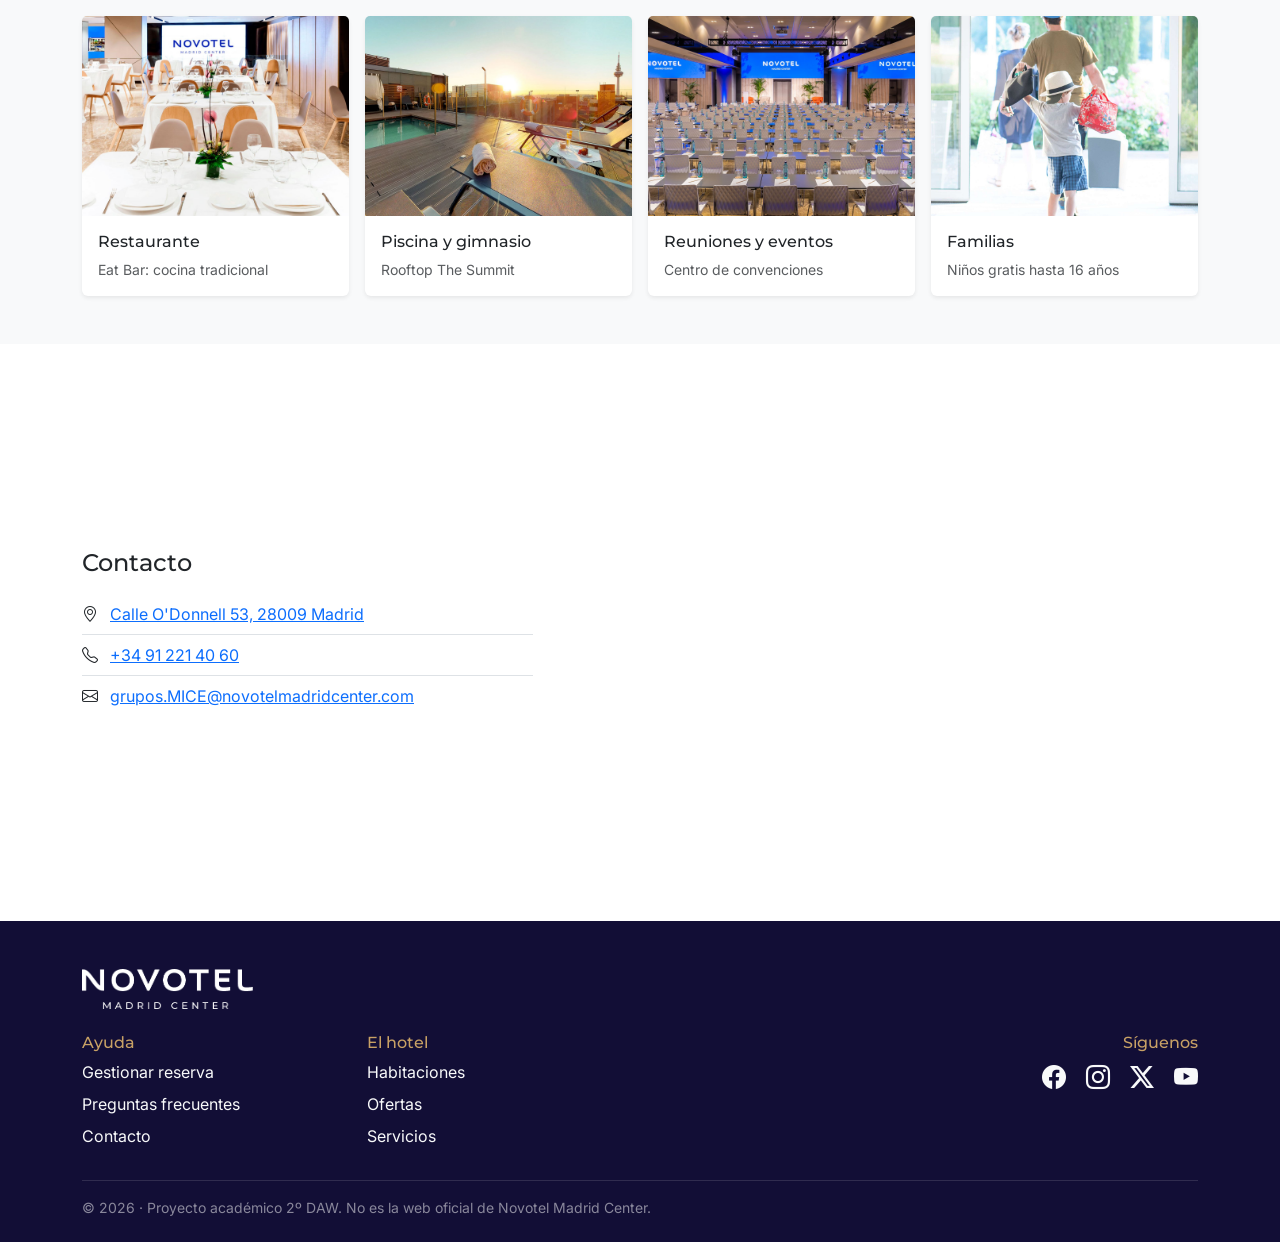
==== commit c5592b83: "Add: Mejoras de ids y codigo en js" ====
--- a/available-rooms.html
+++ b/available-rooms.html
@@ -28,11 +28,11 @@
       </button>
       <div class="collapse navbar-collapse" id="menu">
         <ul class="navbar-nav mx-auto">
-          <li class="nav-item"><a id="header-nav-link" class="nav-link" href="index.html">Inicio</a></li>
-          <li class="nav-item"><a id="header-nav-link" class="nav-link" href="rooms.html">Habitaciones</a></li>
-          <li class="nav-item"><a id="header-nav-link" class="nav-link" href="index.html#ofertas">Ofertas</a></li>
-          <li class="nav-item"><a id="header-nav-link" class="nav-link" href="index.html#servicios">Servicios</a></li>
-          <li class="nav-item"><a id="header-nav-link" class="nav-link" href="index.html#contacto">Contacto</a></li>
+          <li class="nav-item"><a class="header-nav-link nav-link" href="index.html">Inicio</a></li>
+          <li class="nav-item"><a class="header-nav-link nav-link" href="rooms.html">Habitaciones</a></li>
+          <li class="nav-item"><a class="header-nav-link nav-link" href="index.html#ofertas">Ofertas</a></li>
+          <li class="nav-item"><a class="header-nav-link nav-link" href="index.html#servicios">Servicios</a></li>
+          <li class="nav-item"><a class="header-nav-link nav-link" href="index.html#contacto">Contacto</a></li>
         </ul>
         <a id="reservar" href="index.html#buscador" class="btn btn-dorado">Reservar</a>
       </div>
@@ -241,37 +241,37 @@
       <img src="img/logo-novotel-blanco.png" alt="Novotel Madrid Center" height="40" class="mb-4">
       <div class="row g-4">
         <div class="col-6 col-md-3">
-          <h2 class="h6 text-warning">Ayuda</h2>
+          <h2 class="h6 text-dorado-claro">Ayuda</h2>
           <ul class="list-unstyled">
-            <li id="footer-link" class="mb-2"><a href="index.html#buscador"
+            <li class="footer-link mb-2"><a href="index.html#buscador"
                 class="link-light text-decoration-none">Gestionar reserva</a></li>
-            <li id="footer-link" class="mb-2"><a href="index.html#contacto"
+            <li class="footer-link mb-2"><a href="index.html#contacto"
                 class="link-light text-decoration-none">Preguntas frecuentes</a></li>
-            <li id="footer-link" class="mb-2"><a href="index.html#contacto"
+            <li class="footer-link mb-2"><a href="index.html#contacto"
                 class="link-light text-decoration-none">Contacto</a></li>
           </ul>
         </div>
         <div class="col-6 col-md-3">
-          <h2 class="h6 text-warning">El hotel</h2>
+          <h2 class="h6 text-dorado-claro">El hotel</h2>
           <ul class="list-unstyled">
-            <li id="footer-link" class="mb-2"><a href="rooms.html"
+            <li class="footer-link mb-2"><a href="rooms.html"
                 class="link-light text-decoration-none">Habitaciones</a></li>
-            <li id="footer-link" class="mb-2"><a href="index.html#ofertas"
+            <li class="footer-link mb-2"><a href="index.html#ofertas"
                 class="link-light text-decoration-none">Ofertas</a></li>
-            <li id="footer-link" class="mb-2"><a href="index.html#servicios"
+            <li class="footer-link mb-2"><a href="index.html#servicios"
                 class="link-light text-decoration-none">Servicios</a></li>
           </ul>
         </div>
         <div class="col-md-6 text-md-end">
-          <h2 class="h6 text-warning">Síguenos</h2>
-          <a id="rrss" href="https://www.facebook.com/NovotelMCenter/" target="_blank" class="link-light fs-4 me-3"
+          <h2 class="h6 text-dorado-claro">Síguenos</h2>
+          <a href="https://www.facebook.com/NovotelMCenter/" target="_blank" class="rrss link-light fs-4 me-3"
             aria-label="Facebook"><i class="bi bi-facebook"></i></a>
-          <a id="rrss" href="https://www.instagram.com/novotelmcenter/" target="_blank" class="link-light fs-4 me-3"
+          <a href="https://www.instagram.com/novotelmcenter/" target="_blank" class="rrss link-light fs-4 me-3"
             aria-label="Instagram"><i class="bi bi-instagram"></i></a>
-          <a id="rrss" href="https://x.com/novotelmcenter?lang=es" target="_blank" class="link-light fs-4 me-3"
+          <a href="https://x.com/novotelmcenter?lang=es" target="_blank" class="rrss link-light fs-4 me-3"
             aria-label="X"><i class="bi bi-twitter-x"></i></a>
-          <a id="rrss" href="https://www.youtube.com/channel/UCDqbWLSPRt5mQQGbAMGRGoQ" target="_blank"
-            class="link-light fs-4" aria-label="YouTube"><i class="bi bi-youtube"></i></a>
+          <a href="https://www.youtube.com/channel/UCDqbWLSPRt5mQQGbAMGRGoQ" target="_blank"
+            class="rrss link-light fs-4" aria-label="YouTube"><i class="bi bi-youtube"></i></a>
         </div>
       </div>
       <hr>
--- a/css/styles.css
+++ b/css/styles.css
@@ -25,6 +25,15 @@
 
 .text-dorado {
   color: #8C6A2F;
+}
+
+.text-dorado-claro {
+  color: #C8A165;
+}
+
+.bg-dorado {
+  background-color: #C8A165;
+  color: #120E36;
 }
 
 .btn-dorado {
@@ -61,7 +70,7 @@
   height: 40px;
 }
 
-#header-nav-link:not(.active):hover {
+.header-nav-link:not(.active):hover {
   border-bottom: 2px solid white;
 }
 
@@ -74,13 +83,13 @@
   letter-spacing: 6px;
 }
 
-#rrss:hover,
-#footer-link a:hover,
-li:has(> #rooms-nav-link:not(.active):hover) {
+.rrss:hover,
+.footer-link a:hover,
+li:has(> .rooms-nav-link:not(.active):hover) {
   opacity: 60%;
 }
 
-#rooms-nav-link:not(.active) {
+.rooms-nav-link:not(.active) {
   color: black;
 }
 
